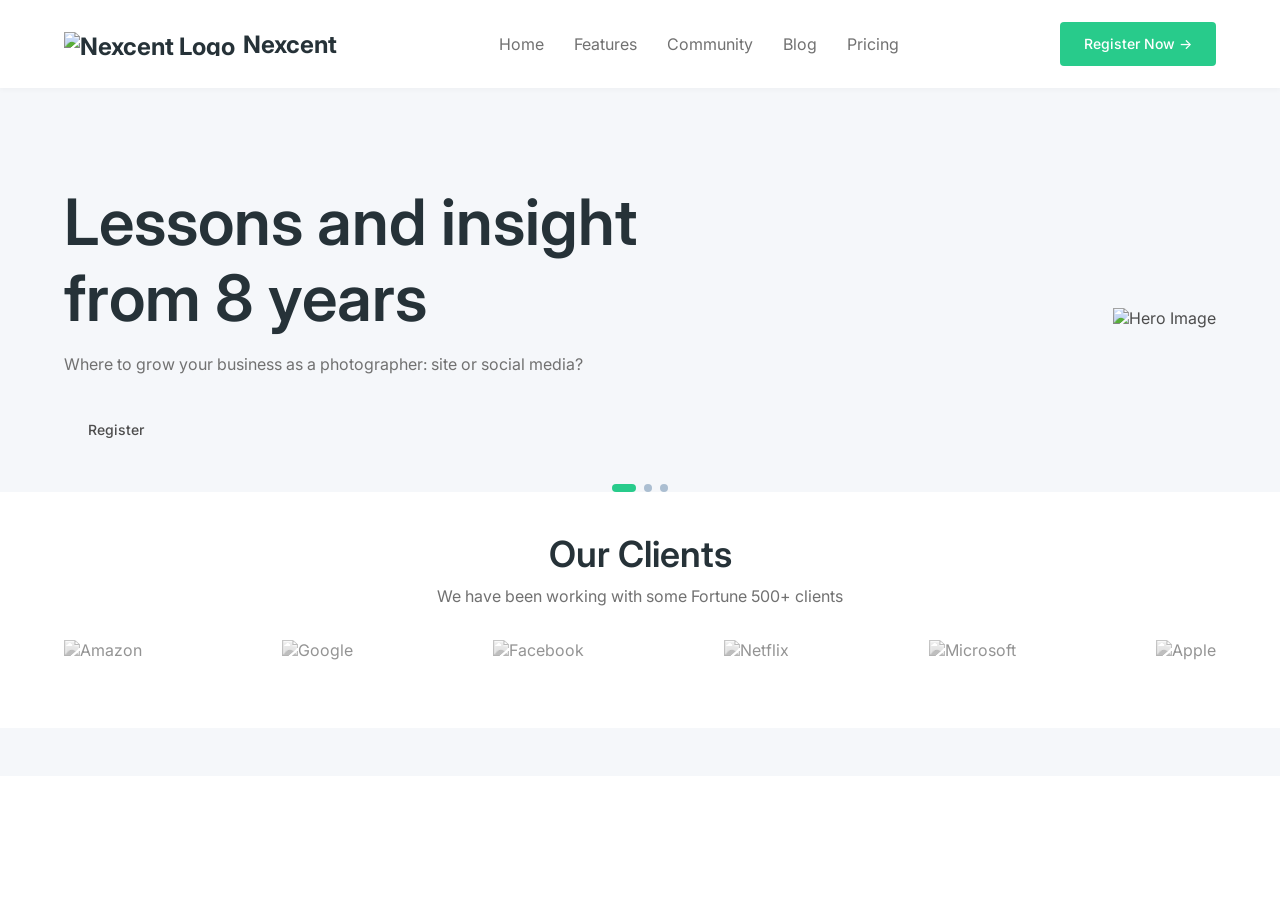
==== index.html @ 73ed9b18 "faz1" ====
<!DOCTYPE html>
<html lang="tr">

<head>
    <meta charset="UTF-8">
    <meta name="viewport" content="width=device-width, initial-scale=1.0">
    <title>Nexcent-Page</title>
    <link rel="preconnect" href="https://fonts.googleapis.com">
    <link rel="preconnect" href="https://fonts.gstatic.com" crossorigin>
    <link href="https://fonts.googleapis.com/css2?family=Inter:wght@400;500;600;700&display=swap" rel="stylesheet">
    <link rel="stylesheet" href="css/style.css">
</head>

<body>
    <header class="header">
        <div class="header__container">
            <a href="#" class="header__logo">
                <!--Logo 2 parçadan oluşmaktadır. (logo resmi + logo metni)-->
                <img src="logo.svg" alt="Nexcent Logo" class="header__logo-img">
                <span class="header__logo-text">Nexcent</span>
            </a>
            <nav class="header__nav">
                <ul class="header__menu">
                    <li class="header__menu-item"><a href="#" class="header__menu-link">Home</a>
                    </li>
                    <li class="header__menu-item"><a href="#" class="header__menu-link">Features</a>
                    </li>
                    <li class="header__menu-item"><a href="#" class="header__menu-link">Community</a>
                    </li>
                    <li class="header__menu-item"><a href="#" class="header__menu-link">Blog</a>
                    </li>
                    <li class="header__menu-item"><a href="#" class="header__menu-link">Pricing</a>
                </ul>
            </nav>
            <!--Register Butonu(yalnızca Register Now butonu içermektedir.)-->
            <div class="header__actions">
                <a href="#" class="btn btn--primary">Register Now &rarr;</a>
            </div>
        </div>
    </header>
    <main>
        <!--PART2: HERO SECTİON-->
        <section class="hero">
            <div class="hero__container">
                <div class="hero__content">
                    <h1 class="hero__title">
                        Lessons and insight <br>
                        <span class="hero__title-highlight">from 8 years</span>
                    </h1>
                    <p class="hero__description">
                        Where to grow your business as a photographer: site or social media?
                    </p>
                    <a href="#" class="btn btn--secondary">Register</a>
                </div>
                <div class="hero__image">
                    <img src="hero-image.png" alt="Hero Image" class="hero__image-img">
                </div>
            </div>
            <!--
            ● ○ ○ şeklindeki slider göstergeleridir. / Şu an sadece görsel amaçlı. *İLERDE JS İLE ÇALIŞTIRILACAK.-->
            <div class="hero__dots">
                <span class="hero__dot hero__dot--active"></span>
                <span class="hero__dot"></span>
                <span class="hero__dot"></span>
            </div>
            <!--PART3: CLIENTS SECTİON-->
            <section class="clients">
                <div class="clients__container">
                    <h2 class="clients__title">Our Clients</h2>
                    <p class="clients__subtitle">We have been working with some Fortune 500+ clients</p>
                    <div class="clients__logos" id="clientsLogosContainer">
                    </div>
                </div>
            </section>
            </div>
    </main>
    <script src="js/index.js"></script>

</body>

</html>
---- css/style.css ----
/*CSS ROOT PARTI: Belirli renkleri ekledim. UNUTMA! daha sonra düzenleme yapacağım.*/
:root {
    --color-black: #263238;
    --color-d-grey: #4D4D4D;
    --color-grey: #717171;
    --color-l-grey: #89939E;
    --color-grey-blue: #ABBED1;
    --color-silver: #F5F7FA;
    --color-white: #FFFFFF;

    --color-primary: #28CB8B;
    --color-secondary: #263238;
    --color-info: #2194F3;

    --color-shade-3: #237D31;
    --color-tint-1: #66BB69;
    --color-tint-5: #E8F5E9;

    --color-warning: #FBC02D;
    --color-error: #E55383;
    --color-success: #227D31;

    --fs-h1: 64px;
    --lh-h1: 76px;
    --fs-h2: 36px;
    --lh-h2: 44px;
    --fs-h3: 28px;
    --lh-h3: 36px;
    --fs-h4: 20px;
    --lh-h4: 28px;

    --fs-body-1: 18px;
    --lh-body-1: 28px;
    --fs-body-2: 16px;
    --lh-body-2: 24px;
    --fs-body-3: 14px;
    --lh-body-3: 20px;
    --fs-body-4: 12px;
    --lh-body-4: 16px;

    --shadow-2px: 0px 2px 4px rgba(171, 189, 209, 0.60);
    --shadow-4px: 0px 4px 8px rgba(171, 189, 209, 0.40);
    --shadow-8px: 0px 8px 16px rgba(171, 189, 209, 0.40);
}

*,
*::before,
*::after {
    margin: 0;
    padding: 0;
    box-sizing: border-box;
}

body {
    font-family: 'Inter', sans-serif;
    color: var(--color-d-grey);
    background-color: var(--color-white);
    -webkit-font-smoothing: antialiased;
}

a {
    text-decoration: none;
    color: inherit;
}

ul {
    list-style: none;
}

.btn {
    display: inline-flex;
    align-items: center;
    justify-content: center;
    gap: 8px;
    padding: 12px 24px;
    font-size: var(--fs-body-3);
    line-height: var(--lh-body-3);
    font-weight: 500;
    border-radius: 4px;
    transition: all 0.2s ease-in-out;
    cursor: pointer;
    border: none;
}

.btn--primary {
    background-color: var(--color-primary);
    color: var(--color-white);
}

.btn--primary:hover {
    background-color: var(--color-shade-3);
}

.header {
    width: 100%;
    background-color: var(--color-white);
    box-shadow: 0 2px 5px rgba(0, 0, 0, 0.03);
    position: sticky;
    top: 0;
    z-index: 1000;
}

.header__container {
    max-width: 1200px;
    margin: 0 auto;
    padding: 22px 24px;
    display: flex;
    justify-content: space-between;
    align-items: center;
}

.header__logo {
    display: flex;
    align-items: center;
    gap: 8px;
    font-size: 24px;
    font-weight: 700;
    color: var(--color-black);
}

.header__logo-img {
    height: 24px;
    width: auto;
}

.header__menu {
    display: flex;
    gap: 30px;
}

.header__menu-link {
    font-size: 16px;
    font-weight: 400;
    color: var(--color-grey);
    transition: color 0.3s ease;
}

.header__menu-link:hover,
.header__menu-link--active {
    color: var(--color-primary);
    font-weight: 500;
}

.hero {
    background-color: var(--color-silver);
    padding: 96px 0 48px 0;
    position: relative;
    overflow: hidden;
}

.hero__container {
    max-width: 1200px;
    margin: 0 auto;
    padding: 0 24px;
    display: flex;
    align-items: center;
    justify-content: space-between;
    gap: 40px;
}

.hero__content {
    flex: 1;
    max-width: 650px;
}

.hero__title {
    font-size: var(--fs-h1);
    line-height: var(--lh-h1);
    font-weight: 600;
    color: var(--color-black);
    margin-bottom: 16px;
}

.hero__title--gradient {
    color: var(--color-primary);
}

.hero__description {
    font-size: var(--fs-body-2);
    line-height: var(--lh-body-2);
    color: var(--color-grey);
    margin-bottom: 32px;
}

.hero__image-wrapper {
    flex: 1;
    display: flex;
    justify-content: flex-end;
}

.hero__image {
    max-width: 100%;
    height: auto;
    object-fit: contain;
}

.hero__dots {
    display: flex;
    justify-content: center;
    gap: 8px;
    margin-top: 32px;
}

.hero__dot {
    width: 8px;
    height: 8px;
    border-radius: 50%;
    background-color: var(--color-grey-blue);
    cursor: pointer;
    transition: all 0.3s ease;
}

.hero__dot--active {
    background-color: var(--color-primary);
    width: 24px;
    border-radius: 4px;
}

.clients {
    background-color: var(--color-white);
    padding: 40px 0;
    text-align: center;
}

.clients__container {
    max-width: 1200px;
    margin: 0 auto;
    padding: 0 24px;
}

.clients__title {
    font-size: var(--fs-h2);
    line-height: var(--lh-h2);
    font-weight: 600;
    color: var(--color-black);
    margin-bottom: 8px;
}

.clients__subtitle {
    font-size: var(--fs-body-2);
    line-height: var(--lh-body-2);
    color: var(--color-grey);
    margin-bottom: 32px;
}

.clients__logos {
    display: flex;
    justify-content: space-between;
    align-items: center;
    flex-wrap: wrap;
    gap: 32px;
}

.clients__logo-img {
    height: 48px;
    max-width: 120px;
    object-fit: contain;
    filter: grayscale(100%);
    opacity: 0.6;
    transition: all 0.3s ease;
}

.clients__logo-img:hover {
    filter: grayscale(0%);
    opacity: 1;
}
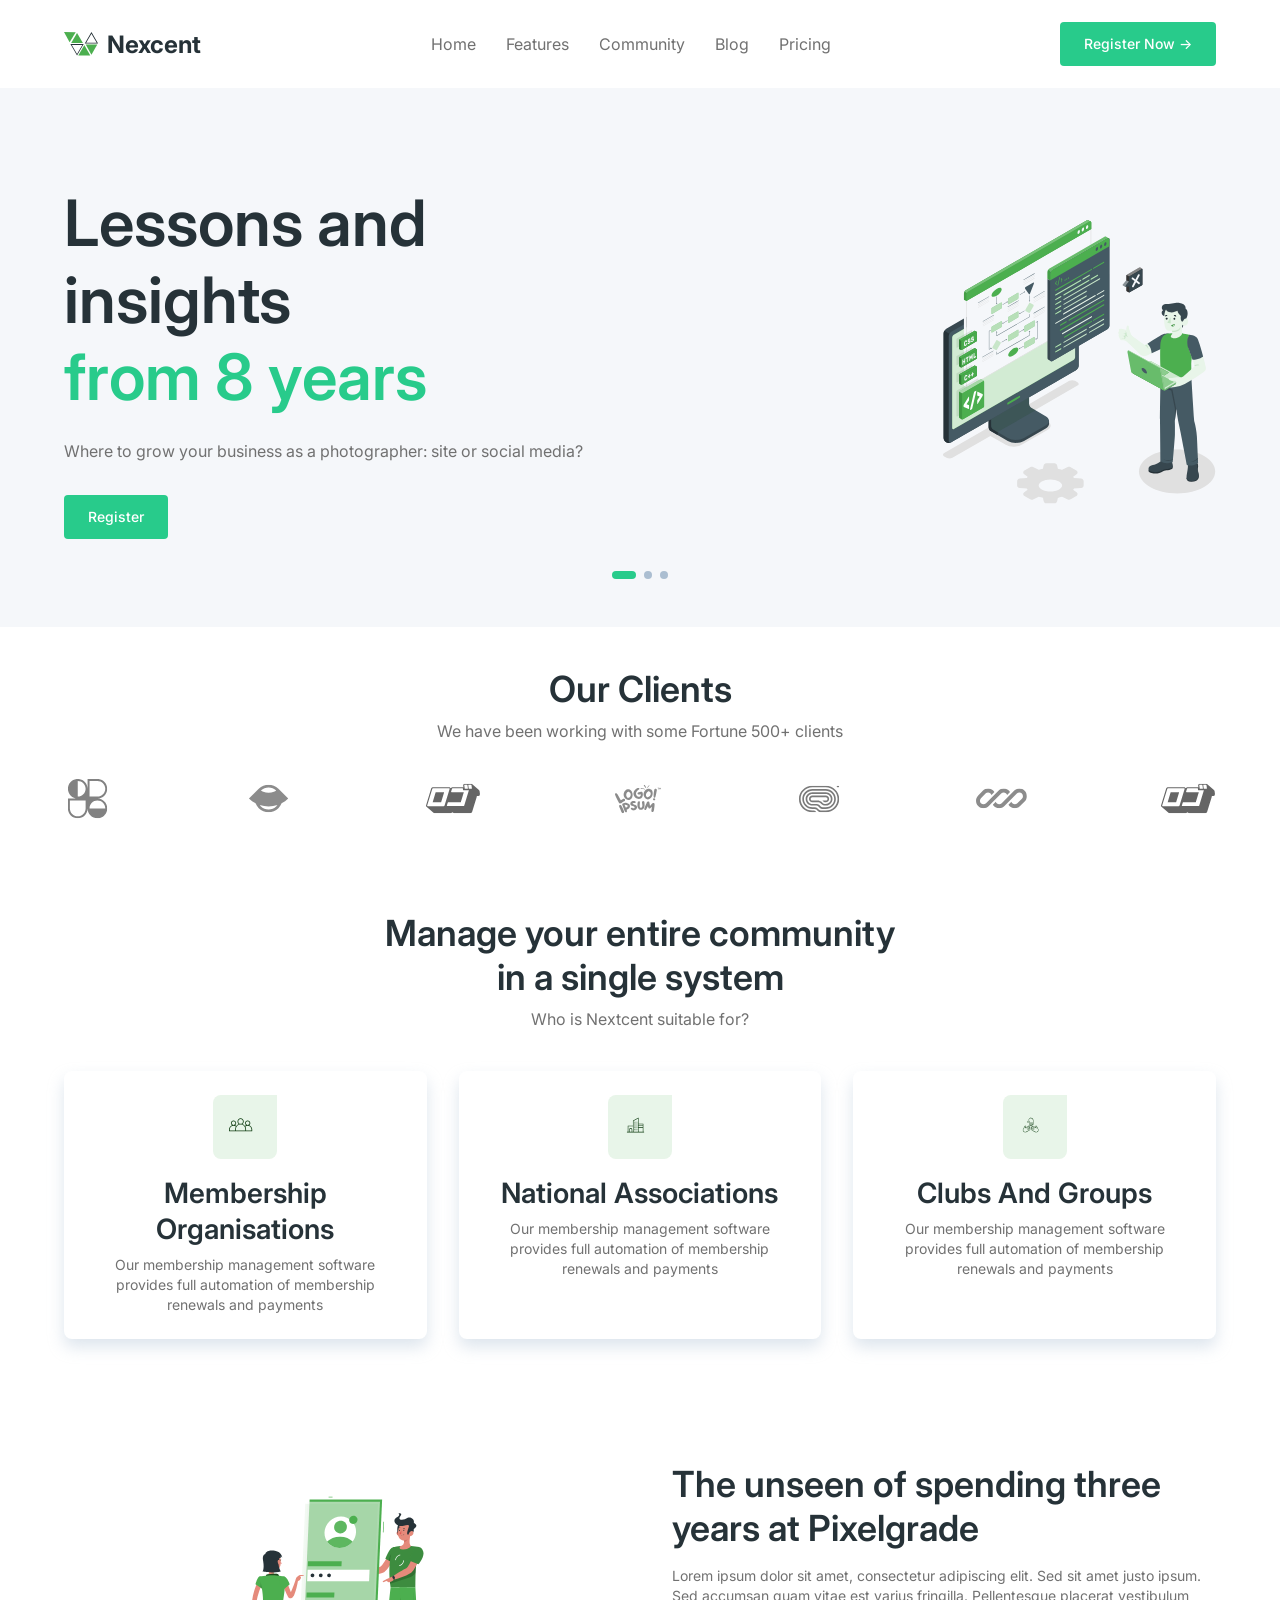
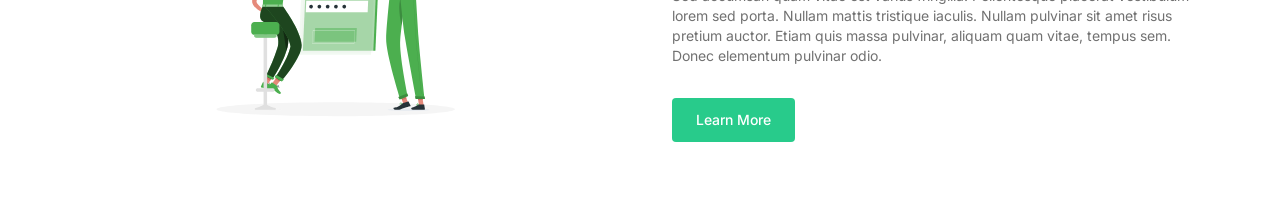
==== commit de727aea: "faz2" ====
--- a/index.html
+++ b/index.html
@@ -16,7 +16,7 @@
         <div class="header__container">
             <a href="#" class="header__logo">
                 <!--Logo 2 parçadan oluşmaktadır. (logo resmi + logo metni)-->
-                <img src="logo.svg" alt="Nexcent Logo" class="header__logo-img">
+                <img src="assets/images/Icon.svg" alt="Nexcent Logo" class="header__logo-img">
                 <span class="header__logo-text">Nexcent</span>
             </a>
             <nav class="header__nav">
@@ -44,16 +44,17 @@
             <div class="hero__container">
                 <div class="hero__content">
                     <h1 class="hero__title">
-                        Lessons and insight <br>
-                        <span class="hero__title-highlight">from 8 years</span>
+                        Lessons and insights <br>
+                        <span class="hero__title--gradient">from 8 years</span>
                     </h1>
                     <p class="hero__description">
                         Where to grow your business as a photographer: site or social media?
                     </p>
-                    <a href="#" class="btn btn--secondary">Register</a>
+                    <a href="#" class="btn btn--primary">Register</a>
                 </div>
-                <div class="hero__image">
-                    <img src="hero-image.png" alt="Hero Image" class="hero__image-img">
+                <div class="hero__image-wrapper">
+                    <img src="assets/images/Illustration.svg" alt="Lessons and insights illustration"
+                        class="hero__image">
                 </div>
             </div>
             <!--
@@ -63,16 +64,47 @@
                 <span class="hero__dot"></span>
                 <span class="hero__dot"></span>
             </div>
-            <!--PART3: CLIENTS SECTİON-->
-            <section class="clients">
-                <div class="clients__container">
-                    <h2 class="clients__title">Our Clients</h2>
-                    <p class="clients__subtitle">We have been working with some Fortune 500+ clients</p>
-                    <div class="clients__logos" id="clientsLogosContainer">
-                    </div>
+        </section>
+
+        <!--PART3: CLIENTS SECTİON-->
+        <section class="clients">
+            <div class="clients__container">
+                <h2 class="clients__title">Our Clients</h2>
+                <p class="clients__subtitle">We have been working with some Fortune 500+ clients</p>
+                <div class="clients__logos" id="clientsLogosContainer"></div>
+            </div>
+        </section>
+        <!--PART4: FEATURES SECTİON-->
+        <section class="features">
+            <div class="features__container">
+                <h2 class="features__title">Manage your entire community <br> in a single system</h2>
+                <p class="features__subtitle">Who is Nextcent suitable for?</p>
+                <div class="features__grid" id="featuresGridContainer"></div>
+            </div>
+        </section>
+        <!--PART5: INFO SECTİON-->
+        <section class="info-section">
+            <div class="info-section__container">
+                <div class="info-section__image-wrapper">
+                    <img src="assets/images/Frame 35.svg" alt="Three years at Pixelgrade illustration"
+                        class="info-section__image">
                 </div>
-            </section>
+                <div class="info-section__content">
+                    <h2 class="info-section__title">The unseen of spending three years at Pixelgrade</h2>
+                    <p class="info-section__description">Lorem ipsum dolor sit amet, consectetur adipiscing elit.
+                        Sed sit amet justo ipsum. Sed accumsan
+                        quam vitae est varius fringilla. Pellentesque placerat vestibulum lorem sed porta. Nullam
+                        mattis
+                        tristique iaculis. Nullam pulvinar sit amet risus pretium auctor. Etiam quis massa pulvinar,
+                        aliquam quam vitae, tempus sem. Donec elementum pulvinar odio.
+                    </p>
+                    <a href="#" class="btn btn--primary">Learn More</a>
+                </div>
             </div>
+        </section>
+
+
+        </div>
     </main>
     <script src="js/index.js"></script>
 
--- a/css/style.css
+++ b/css/style.css
@@ -1,4 +1,4 @@
-/*CSS ROOT PARTI: Belirli renkleri ekledim. UNUTMA! daha sonra düzenleme yapacağım.*/
+/*CSS ROOT PARTI:Bu alan içerisine değişkenleri tanımlayarak renkleri tek bir merkezden yönetilebilir hale getiriyoruz.*/
 :root {
     --color-black: #263238;
     --color-d-grey: #4D4D4D;
@@ -12,13 +12,22 @@
     --color-secondary: #263238;
     --color-info: #2194F3;
 
+    --color-shade-1: #43A046;
+    --color-shade-2: #388E3B;
     --color-shade-3: #237D31;
+    --color-shade-4: #1B5E1F;
+    --color-shade-5: #103E13;
+
+
     --color-tint-1: #66BB69;
+    --color-tint-2: #81C784;
+    --color-tint-3: #A5D6A7;
+    --color-tint-4: #C8E6C9;
     --color-tint-5: #E8F5E9;
 
     --color-warning: #FBC02D;
-    --color-error: #E55383;
-    --color-success: #227D31;
+    --color-error: #E53835;
+    --color-success: #2E7D31;
 
     --fs-h1: 64px;
     --lh-h1: 76px;
@@ -43,10 +52,12 @@
     --shadow-8px: 0px 8px 16px rgba(171, 189, 209, 0.40);
 }
 
+/**, *::before, *::after (Evrensel Seçici): Sayfadaki gelmiş geçmiş tüm elementleri, onların öncesini ve sonrasını seçer.*/
 *,
 *::before,
 *::after {
     margin: 0;
+    /*margin: 0; padding: 0;: Tarayıcının kafasına göre verdiği tüm dış ve iç boşlukları sıfırlayarak bize bomboş, temiz bir tuval sunar.*/
     padding: 0;
     box-sizing: border-box;
 }
@@ -56,6 +67,7 @@
     color: var(--color-d-grey);
     background-color: var(--color-white);
     -webkit-font-smoothing: antialiased;
+    /*Pikselliği önler.*/
 }
 
 a {
@@ -65,6 +77,12 @@
 
 ul {
     list-style: none;
+}
+
+img {
+    max-width: 100%;
+    height: auto;
+    display: block;
 }
 
 .btn {
@@ -94,7 +112,8 @@
 .header {
     width: 100%;
     background-color: var(--color-white);
-    box-shadow: 0 2px 5px rgba(0, 0, 0, 0.03);
+    box-shadow: none;
+    border-bottom: 1px solid var(--color-silver);
     position: sticky;
     top: 0;
     z-index: 1000;
@@ -123,22 +142,33 @@
     width: auto;
 }
 
+.header__nav {
+    /* Menü linklerinin ortada kalmasını sağlayan kapsayıcı */
+}
+
 .header__menu {
     display: flex;
     gap: 30px;
 }
 
 .header__menu-link {
-    font-size: 16px;
+    font-size: var(--fs-body-2);
+    line-height: var(--lh-body-2);
     font-weight: 400;
     color: var(--color-grey);
-    transition: color 0.3s ease;
-}
-
+    transition: color 0.3s ease, font-weight 0.3s ease;
+}
+
+/*Aktif olan veya üzerine gelinen linklerin stili*/
 .header__menu-link:hover,
 .header__menu-link--active {
     color: var(--color-primary);
     font-weight: 500;
+}
+
+.header__actions {
+    display: flex;
+    align-items: center;
 }
 
 .hero {
@@ -165,10 +195,10 @@
 
 .hero__title {
     font-size: var(--fs-h1);
-    line-height: var(--lh-h1);
+    line-height: 1.2;
     font-weight: 600;
     color: var(--color-black);
-    margin-bottom: 16px;
+    margin-bottom: 24px;
 }
 
 .hero__title--gradient {
@@ -248,6 +278,7 @@
     justify-content: space-between;
     align-items: center;
     flex-wrap: wrap;
+    /* Ekran küçüldüğünde logoların alt satıra geçmesini sağlar */
     gap: 32px;
 }
 
@@ -263,4 +294,133 @@
 .clients__logo-img:hover {
     filter: grayscale(0%);
     opacity: 1;
+}
+
+.features {
+    background-color: var(--color-white);
+    padding: 48px 0;
+    text-align: center;
+}
+
+.features__container {
+    max-width: 1200px;
+    margin: 0 auto;
+    padding: 0 24px;
+}
+
+.features__title {
+    font-size: var(--fs-h2);
+    line-height: var(--lh-h2);
+    font-weight: 600;
+    color: var(--color-black);
+    margin-bottom: 8px;
+}
+
+.features__subtitle {
+    font-size: var(--fs-body-2);
+    line-height: var(--lh-body-2);
+    color: var(--color-grey);
+    margin-bottom: 40px;
+}
+
+/*3 sütunlu ızgara yapısı*/
+.features__grid {
+    display: grid;
+    grid-template-columns: repeat(3, 1fr);
+    gap: 32px;
+}
+
+.card {
+    background-color: var(--color-white);
+    padding: 24px;
+    border-radius: 8px;
+    box-shadow: var(--shadow-8px);
+    display: flex;
+    flex-direction: column;
+    align-items: center;
+    transition: transform 0.3s ease, box-shadow 0.3s ease;
+}
+
+.card:hover {
+    transform: translateY(-5px);
+    /* Kartı hafifçe yukarı kaldırır */
+    box-shadow: var(--shadow-4px);
+}
+
+.card__icon-wrapper {
+    width: 64px;
+    height: 64px;
+    border-radius: 8px 0 8px 8px;
+    background-color: var(--color-tint-5);
+    display: flex;
+    align-items: center;
+    justify-content: center;
+    margin-bottom: 16px;
+}
+
+
+.card__icon {
+    width: 32px;
+    height: 32px;
+}
+
+.card__title {
+    font-size: var(--fs-h3);
+    line-height: var(--lh-h3);
+    font-weight: 600;
+    color: var(--color-black);
+    margin-bottom: 8px;
+}
+
+.card__description {
+    font-size: var(--fs-body-3);
+    line-height: var(--lh-body-3);
+    color: var(--color-grey);
+}
+
+.info-section {
+    background-color: var(--color-white);
+    padding: 64px 0;
+}
+
+.info-section__container {
+    max-width: 1200px;
+    margin: 0 auto;
+    padding: 0 24px;
+    display: flex;
+    align-items: center;
+    justify-content: space-between;
+    gap: 64px;
+}
+
+.info-section__image-wrapper {
+    flex: 1;
+    display: flex;
+    justify-content: center;
+}
+
+.info-section__image {
+    max-width: 100%;
+    height: auto;
+    object-fit: contain;
+}
+
+.info-section__content {
+    flex: 1;
+    max-width: 600px;
+}
+
+.info-section__title {
+    font-size: var(--fs-h2);
+    line-height: var(--lh-h2);
+    font-weight: 600;
+    color: var(--color-black);
+    margin-bottom: 16px;
+}
+
+.info-section__description {
+    font-size: var(--fs-body-3);
+    line-height: var(--lh-body-3);
+    color: var(--color-grey);
+    margin-bottom: 32px;
 }
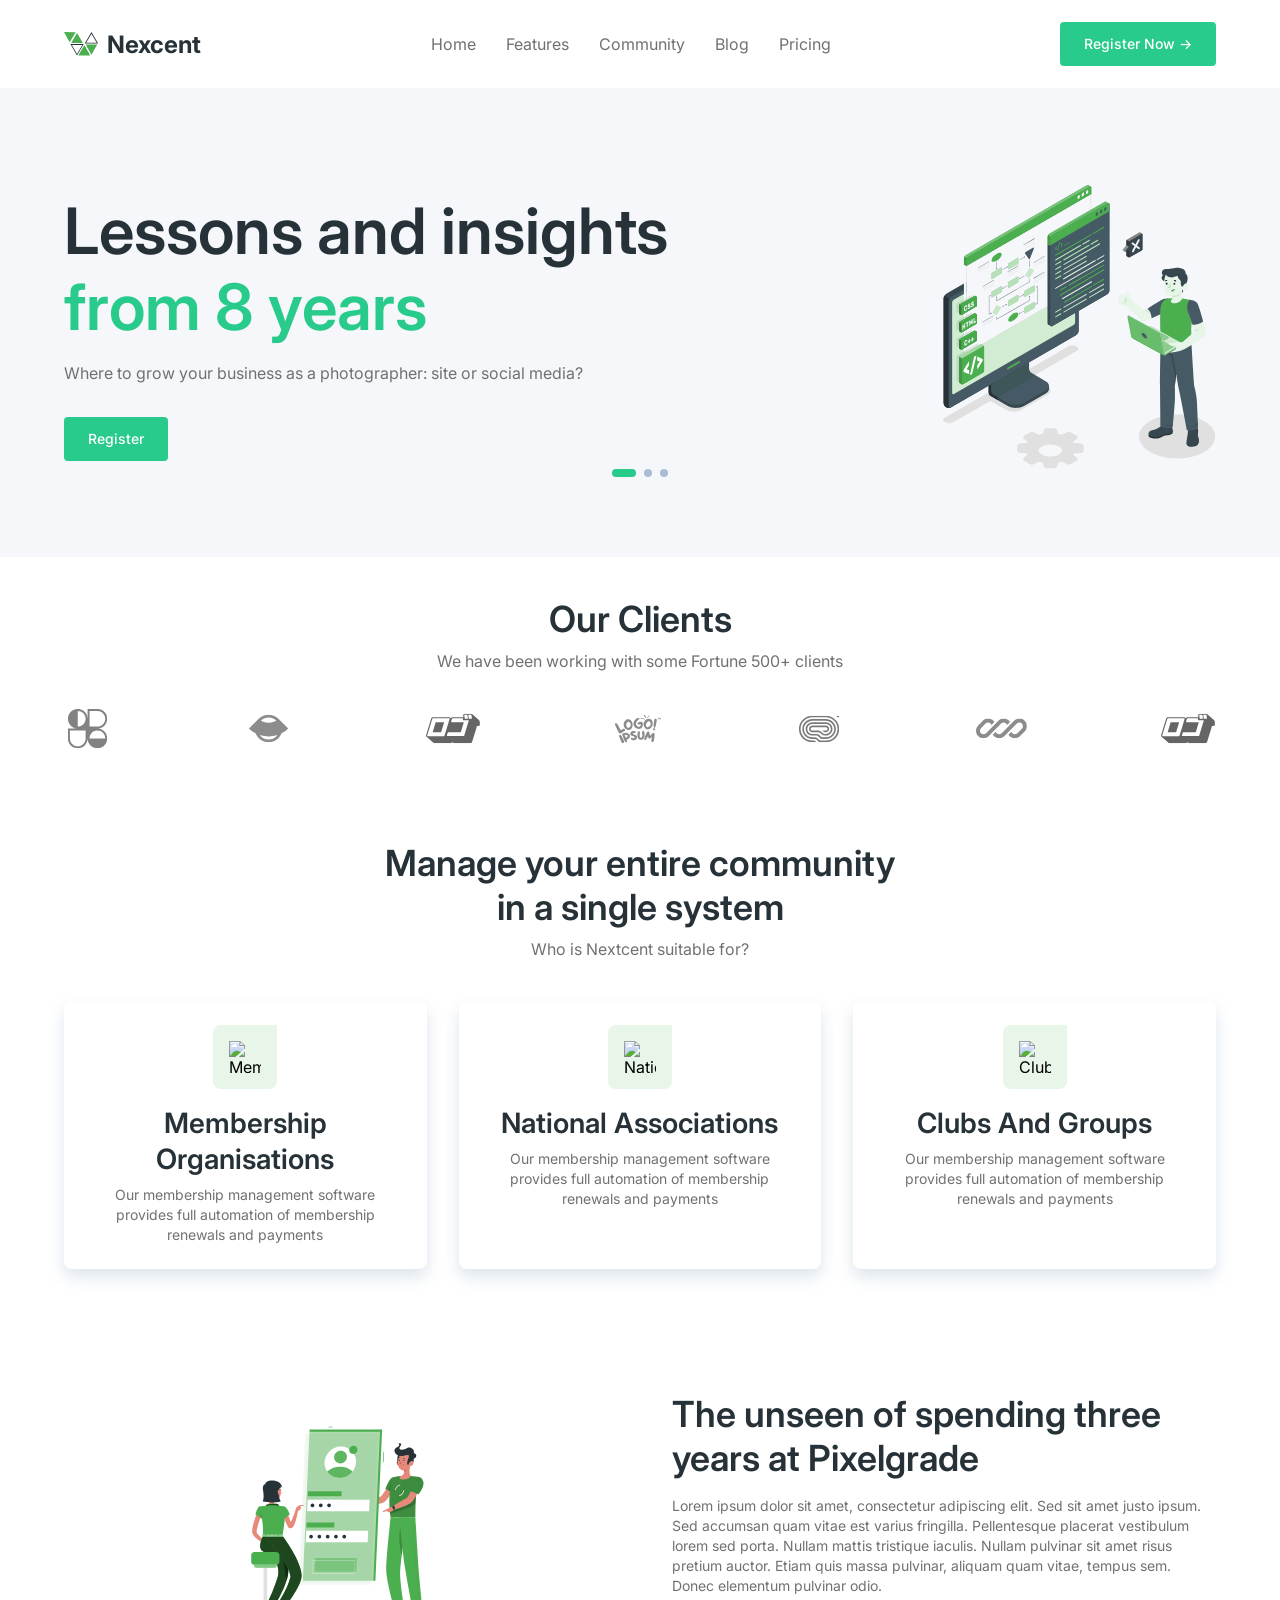
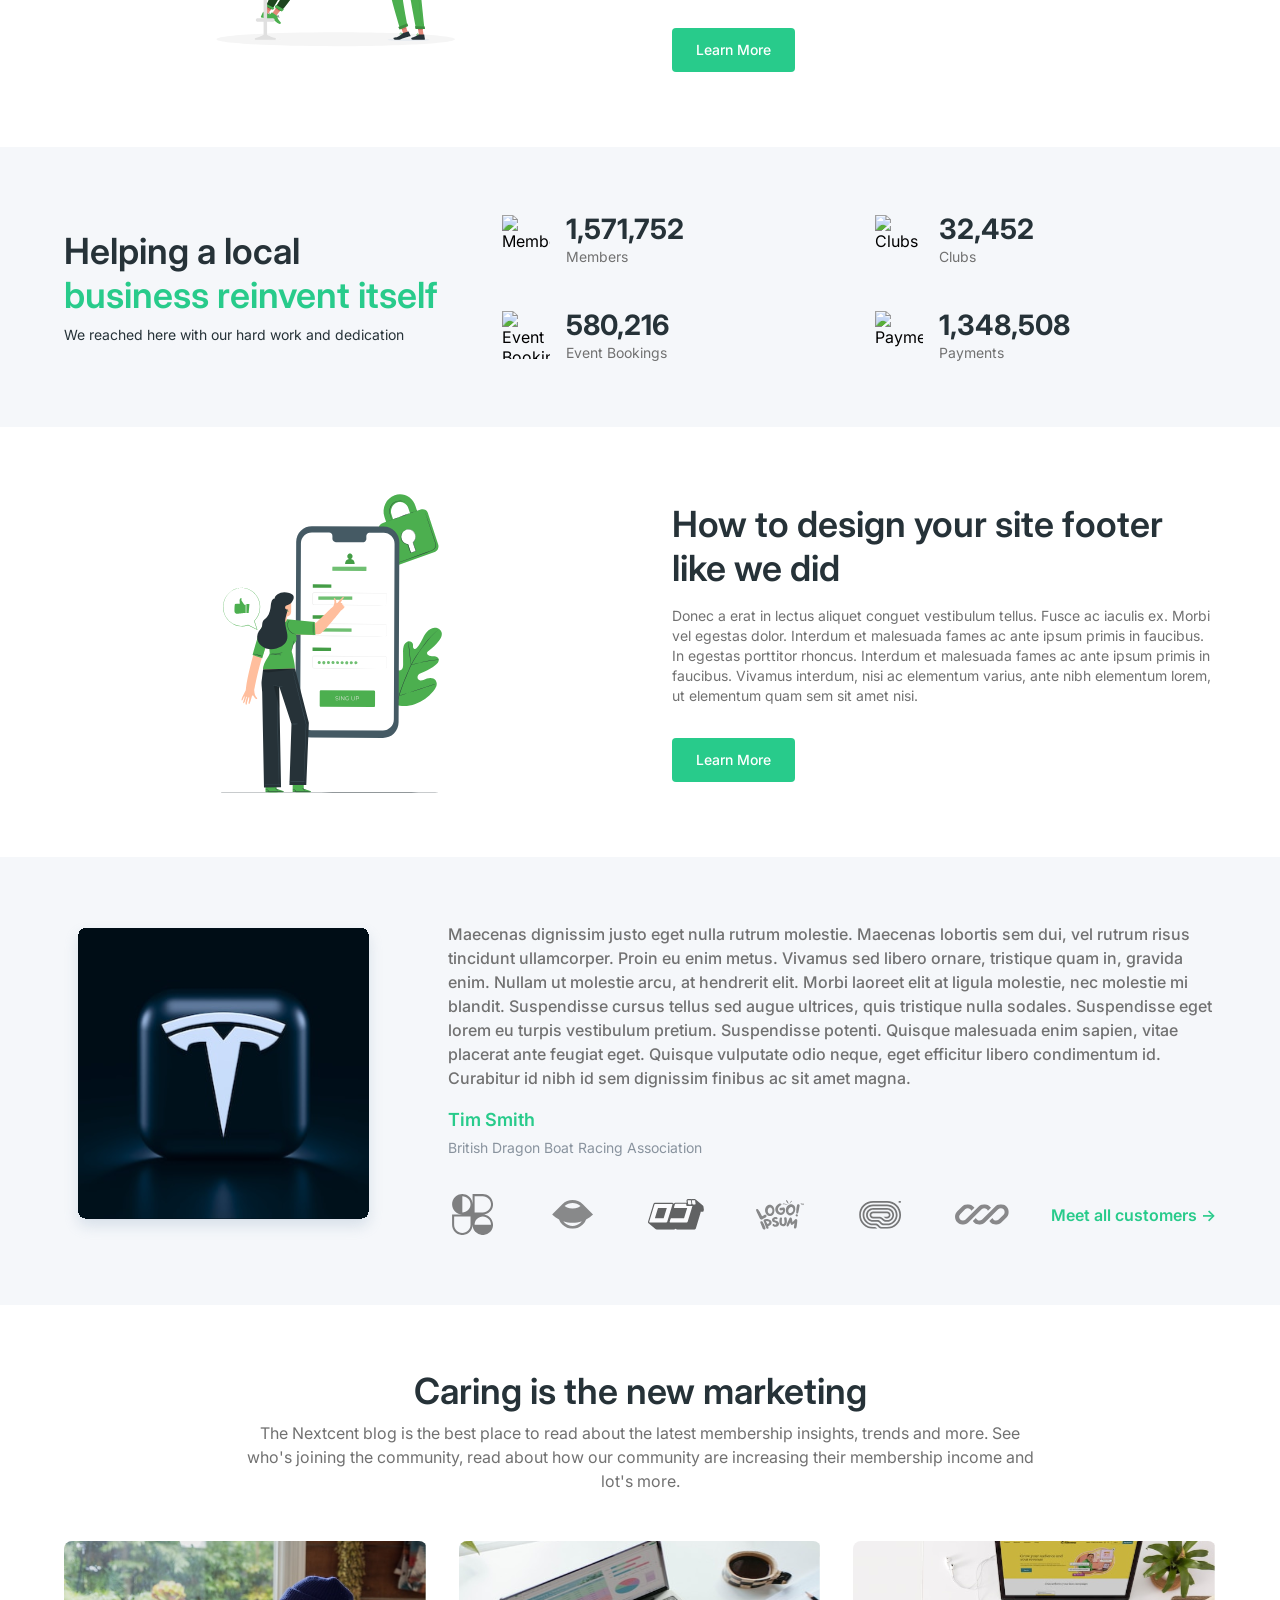
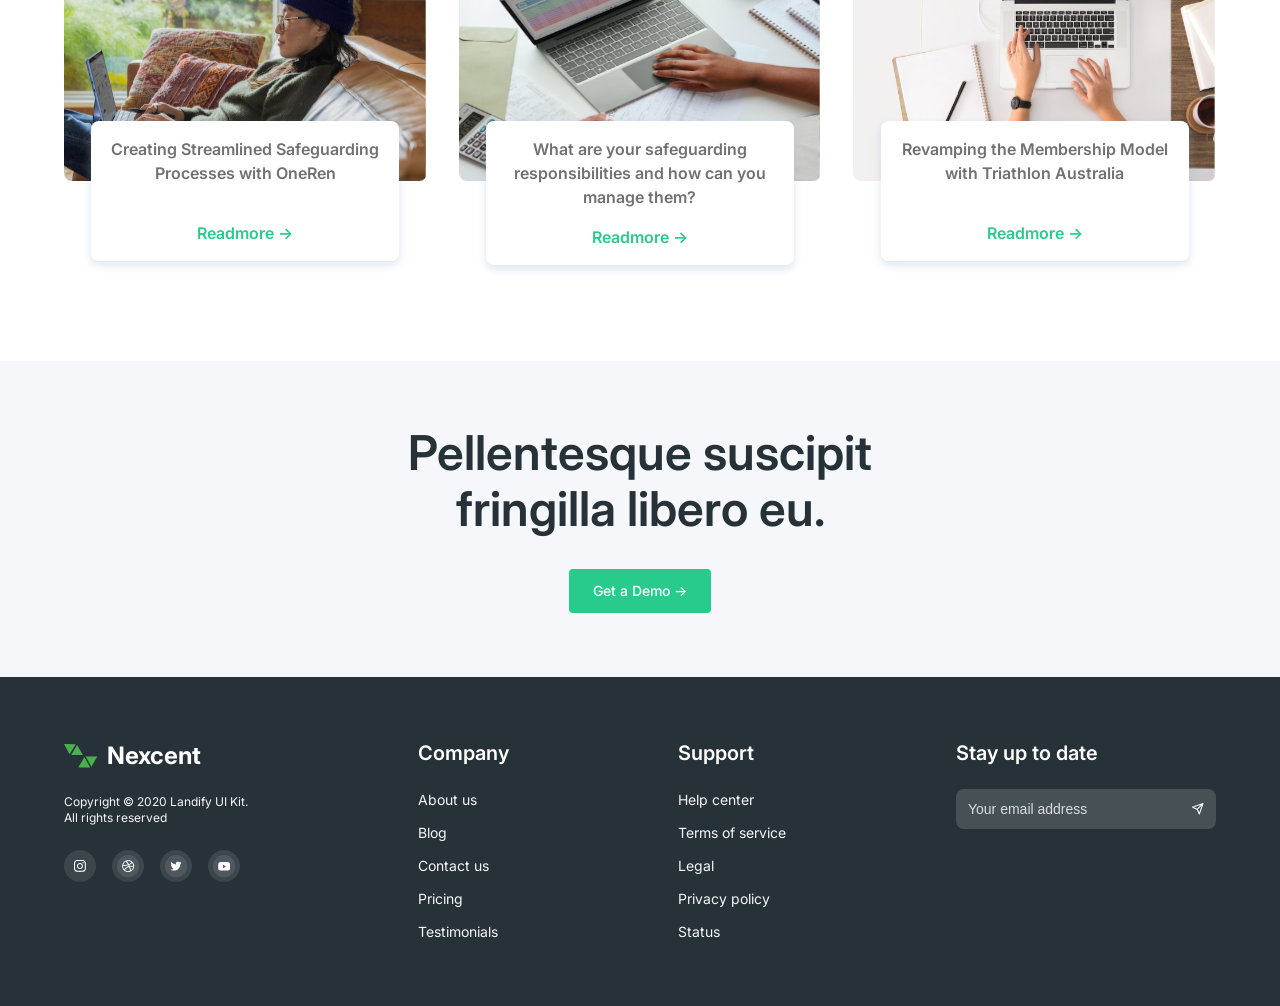
==== commit b6cea88b: "faz3" ====
--- a/index.html
+++ b/index.html
@@ -40,30 +40,60 @@
     </header>
     <main>
         <!--PART2: HERO SECTİON-->
-        <section class="hero">
-            <div class="hero__container">
-                <div class="hero__content">
-                    <h1 class="hero__title">
-                        Lessons and insights <br>
-                        <span class="hero__title--gradient">from 8 years</span>
-                    </h1>
-                    <p class="hero__description">
-                        Where to grow your business as a photographer: site or social media?
-                    </p>
-                    <a href="#" class="btn btn--primary">Register</a>
-                </div>
-                <div class="hero__image-wrapper">
-                    <img src="assets/images/Illustration.svg" alt="Lessons and insights illustration"
-                        class="hero__image">
-                </div>
-            </div>
-            <!--
-            ● ○ ○ şeklindeki slider göstergeleridir. / Şu an sadece görsel amaçlı. *İLERDE JS İLE ÇALIŞTIRILACAK.-->
-            <div class="hero__dots">
-                <span class="hero__dot hero__dot--active"></span>
-                <span class="hero__dot"></span>
-                <span class="hero__dot"></span>
-            </div>
+        <section class="hero swiper mySwiper">
+            <div class="swiper-wrapper">
+
+                <!-- 1. SAYFA DÜZENİ -->
+                <div class="swiper-slide">
+                    <div class="hero__container">
+                        <div class="hero__content">
+                            <h1 class="hero__title">Lessons and insights <br><span class="hero__title--gradient">from 8
+                                    years</span></h1>
+                            <p class="hero__description">Where to grow your business as a photographer: site or social
+                                media?</p>
+                            <a href="#" class="btn btn--primary">Register</a>
+                        </div>
+                        <div class="hero__image-wrapper">
+                            <img src="assets/images/Illustration.svg" alt="Lessons and insights illustration"
+                                class="hero__image">
+                        </div>
+                    </div>
+                </div>
+
+                <!-- 2. SAYFA DÜZENİ -->
+                <div class="swiper-slide">
+                    <div class="hero__container">
+                        <div class="hero__image-wrapper">
+                            <img src="assets/images/Illustration.svg" alt="Lessons and insights illustration"
+                                class="hero__image">
+                        </div>
+                        <div class="hero__content">
+                            <h1 class="hero__title">Lessons and insights <br><span class="hero__title--gradient">from 8
+                                    years</span></h1>
+                            <p class="hero__description">Where to grow your business as a photographer: site or social
+                                media?</p>
+                            <a href="#" class="btn btn--primary">Register</a>
+                        </div>
+                    </div>
+                </div>
+
+                <!-- 3. SAYFA DÜZENİ -->
+                <div class="swiper-slide">
+                    <div class="hero__container hero__container--centered">
+                        <div class="hero__content">
+                            <h1 class="hero__title">Lessons and insights <br><span class="hero__title--gradient">from 8
+                                    years</span></h1>
+                            <p class="hero__description">Where to grow your business as a photographer: site or social
+                                media?</p>
+                            <a href="#" class="btn btn--primary">Register</a>
+                        </div>
+                    </div>
+                </div>
+
+            </div>
+
+            <!-- 3 Noktanın otomatik oluşacağı alan -->
+            <div class="swiper-pagination"></div>
         </section>
 
         <!--PART3: CLIENTS SECTİON-->
@@ -86,7 +116,7 @@
         <section class="info-section">
             <div class="info-section__container">
                 <div class="info-section__image-wrapper">
-                    <img src="assets/images/Frame 35.svg" alt="Three years at Pixelgrade illustration"
+                    <img src="assets/images/Frame35.svg" alt="Three years at Pixelgrade illustration"
                         class="info-section__image">
                 </div>
                 <div class="info-section__content">
@@ -102,10 +132,155 @@
                 </div>
             </div>
         </section>
-
-
+        <!--PART6: STATS SECTİON-->
+        <section class="stats">
+            <div class="stats__container">
+                <div class="stats_content">
+                    <h2 class="stats__title">Helping a local <br>
+                        <span class="stats__title--gradient">business reinvent itself</span>
+                    </h2>
+                    <p class="stats__subtitle">We reached here with our hard work and dedication</p>
+                </div>
+                <div class="stats__grid" id="statsGridContainer">
+                </div>
+            </div>
+            <!--PART7: INFO SECTION2-->
+        </section>
+        <section class="info-section-alt">
+            <div class="info-section-alt__container">
+                <div class="info-section-alt__image-wrapper">
+                    <img src="assets/images/InfoSection2.svg" alt="How to design your site footer illustration"
+                        class="info-section-alt__image">
+                </div>
+                <div class="info-section-alt__content">
+                    <h2 class="info-section-alt__title">How to design your site footer like we did</h2>
+                    <p class="info-section-alt__description">
+                        Donec a erat in lectus aliquet conguet vestibulum tellus. Fusce ac iaculis ex. Morbi vel egestas
+                        dolor. Interdum et malesuada fames ac ante ipsum primis in faucibus. In egestas porttitor
+                        rhoncus. Interdum et malesuada fames ac ante ipsum primis in faucibus. Vivamus interdum, nisi ac
+                        elementum varius, ante nibh elementum lorem, ut elementum quam sem sit amet nisi.
+                    </p>
+                    <a href="#" class="btn btn--primary">Learn More</a>
+                </div>
+            </div>
+
+            <!--PART8: TESTİMONYAL SECTİON-->
+        </section>
+        <section class="testimonial">
+            <div class="testimonial__container">
+
+                <div class="testimonial__image-wrapper">
+                    <img src="assets/images/TSI.svg" alt="Tesla Case Study" class="testimonial__image">
+                </div>
+
+                <div class="testimonial__content">
+                    <p class="testimonial__text">
+                        Maecenas dignissim justo eget nulla rutrum molestie. Maecenas lobortis sem dui, vel rutrum risus
+                        tincidunt ullamcorper. Proin eu enim metus. Vivamus sed libero ornare, tristique quam in,
+                        gravida enim. Nullam ut molestie arcu, at hendrerit elit. Morbi laoreet elit at ligula molestie,
+                        nec molestie mi blandit. Suspendisse cursus tellus sed augue ultrices, quis tristique nulla
+                        sodales. Suspendisse eget lorem eu turpis vestibulum pretium. Suspendisse potenti. Quisque
+                        malesuada enim sapien, vitae placerat ante feugiat eget. Quisque vulputate odio neque, eget
+                        efficitur libero condimentum id. Curabitur id nibh id sem dignissim finibus ac sit amet magna.
+                    </p>
+
+                    <div class="testimonial__author">
+                        <h4 class="testimonial__author-name">Tim Smith</h4>
+                        <p class="testimonial__author-title">British Dragon Boat Racing Association</p>
+                    </div>
+
+                    <div class="testimonial__meta">
+                        <div class="testimonial__brands">
+                            <img src="assets/images/logo1.svg" alt="Brand 1" class="testimonial__brand-img">
+                            <img src="assets/images/logo2.svg" alt="Brand 2" class="testimonial__brand-img">
+                            <img src="assets/images/logo3.svg" alt="Brand 3" class="testimonial__brand-img">
+                            <img src="assets/images/logo4.svg" alt="Brand 4" class="testimonial__brand-img">
+                            <img src="assets/images/logo5.svg" alt="Brand 5" class="testimonial__brand-img">
+                            <img src="assets/images/logo6.svg" alt="Brand 6" class="testimonial__brand-img">
+                        </div>
+                        <a href="#" class="testimonial__link">Meet all customers &rarr;</a>
+                    </div>
+                </div>
+            </div>
+            <!--PART9: BLOG SECTİON-->
+        </section>
+        <section class="blog">
+            <div class="blog__container">
+                <h2 class="blog__title">Caring is the new marketing</h2>
+                <p class="blog__subtitle">
+                    The Nextcent blog is the best place to read about the latest membership insights, trends and more.
+                    See who's joining the community, read about how our community are increasing their membership income
+                    and lot's more.
+                </p>
+
+                <div class="blog__grid" id="blogGridContainer">
+                </div>
+            </div>
+        </section>
+        <!--PART10: CTA(CALL TO ACTION)-->
+        <section class="cta-banner">
+            <div class="cta-banner__container">
+                <h2 class="cta-banner__title">Pellentesque suscipit <br> fringilla libero eu.</h2>
+                <a href="#" class="btn btn--primary">Get a Demo &rarr;</a>
+            </div>
+        </section>
+    </main>
+    <!--FOOTER SECTION-->
+    <footer class="footer">
+        <div class="footer__container">
+
+            <div class="footer__brand-col">
+                <a href="#" class="footer__logo">
+                    <img src="assets/images/Icon.svg" alt="Nexcent Logo" class="footer__logo-img">
+                    <span class="footer__logo-text">Nexcent</span>
+                </a>
+                <p class="footer__copyright"><!-- TELİF HAKKI BİLGİSİ BULUNUR-->
+                    Copyright &copy; 2020 Landify UI Kit. <br>
+                    All rights reserved
+                </p>
+                <div class="footer__socials"><!-- SOSYAL MEDYA BAĞLANTILARI BULUNUR-->
+                    <a href="#" class="footer__social-link"><img src="assets/images/footer1.svg" alt="Instagram"></a>
+                    <a href="#" class="footer__social-link"><img src="assets/images/footer2.png" alt="Dribbble"></a>
+                    <a href="#" class="footer__social-link"><img src="assets/images/footer3.svg" alt="Twitter"></a>
+                    <a href="#" class="footer__social-link"><img src="assets/images/footer4.svg" alt="Youtube"></a>
+                </div>
+            </div>
+
+            <div class="footer__links-col">
+                <h4 class="footer__title">Company</h4>
+                <ul class="footer__list">
+                    <li><a href="#" class="footer__link">About us</a></li>
+                    <li><a href="#" class="footer__link">Blog</a></li>
+                    <li><a href="#" class="footer__link">Contact us</a></li>
+                    <li><a href="#" class="footer__link">Pricing</a></li>
+                    <li><a href="#" class="footer__link">Testimonials</a></li>
+                </ul>
+            </div>
+
+            <div class="footer__links-col">
+                <h4 class="footer__title">Support</h4>
+                <ul class="footer__list">
+                    <li><a href="#" class="footer__link">Help center</a></li>
+                    <li><a href="#" class="footer__link">Terms of service</a></li>
+                    <li><a href="#" class="footer__link">Legal</a></li>
+                    <li><a href="#" class="footer__link">Privacy policy</a></li>
+                    <li><a href="#" class="footer__link">Status</a></li>
+                </ul>
+            </div>
+
+            <div class="footer__form-col">
+                <h4 class="footer__title">Stay up to date</h4>
+                <form class="footer__form">
+                    <input type="email" placeholder="Your email address" class="footer__input" required>
+                    <button type="submit" class="footer__form-btn">
+                        <img src="assets/images/Vector.svg" alt="Send">
+                    </button>
+                </form>
+            </div>
         </div>
-    </main>
+    </footer>
+
+    <script src="https://unpkg.com/swiper/swiper-bundle.min.js"></script><!-- Swiper JS kütüphanesi -->
     <script src="js/index.js"></script>
 
 </body>
--- a/css/style.css
+++ b/css/style.css
@@ -30,7 +30,9 @@
     --color-success: #2E7D31;
 
     --fs-h1: 64px;
+    /*Heading1 Boyutu*/
     --lh-h1: 76px;
+    /*H1 Satır Aralarındaki Boşluk*/
     --fs-h2: 36px;
     --lh-h2: 44px;
     --fs-h3: 28px;
@@ -64,15 +66,15 @@
 
 body {
     font-family: 'Inter', sans-serif;
-    color: var(--color-d-grey);
     background-color: var(--color-white);
     -webkit-font-smoothing: antialiased;
     /*Pikselliği önler.*/
+    transition: background-color 0.3s ease, color 0.3s ease;
 }
 
 a {
     text-decoration: none;
-    color: inherit;
+    /*varsayılan alt çizgiyi kaldırır.*/
 }
 
 ul {
@@ -115,8 +117,10 @@
     box-shadow: none;
     border-bottom: 1px solid var(--color-silver);
     position: sticky;
+    /*header sayfanın üzerinde kalıcı hale gelir.*/
     top: 0;
     z-index: 1000;
+    /*Header'ın diğer içeriklerin altında kalmasını engeller.*/
 }
 
 .header__container {
@@ -171,40 +175,83 @@
     align-items: center;
 }
 
-.hero {
+
+/*  HERO SECTION (SWIPER CAROUSEL)*/
+
+/* Swiper'ın ana dış kapsayıcısı */
+.hero.swiper {
     background-color: var(--color-silver);
-    padding: 96px 0 48px 0;
+    padding: 96px 0 80px 0;
+    width: 100%;
     position: relative;
+    /*Absolute çalışan eleman kendisine en yakın relative ebeveyne göre konumlanır.*/
     overflow: hidden;
-}
-
+    /*Swiper'ın en önemli özelliklerinden biridir. Örn:3600px total ama kullanıcı sadece 1200px görür.*/
+}
+
+/* Tüm slaytları yan yana tutan ve Swiper motorunun hareket ettirdiği şerit */
+.swiper-wrapper {
+    display: flex;
+    width: 100%;
+    height: 100%;
+}
+
+/* Her bir bağımsız sayfa düzeni (Slayt) */
+.swiper-slide {
+    width: 100%;
+    flex-shrink: 0;
+    /* Slaytların genişliğinin bozulmasını engeller */
+    display: flex;
+    justify-content: center;
+    align-items: center;
+}
+
+/* Sayfa düzenlerinin içindeki güvenli 1200px'lik hizalama kutusu */
 .hero__container {
     max-width: 1200px;
+    width: 100%;
     margin: 0 auto;
     padding: 0 24px;
     display: flex;
     align-items: center;
     justify-content: space-between;
-    gap: 40px;
-}
-
+    gap: 80px;
+}
+
+/* 3. Sayfa düzeni için tam ortalanmış esnek yapı */
+.hero__container--centered {
+    justify-content: center;
+    text-align: center;
+}
+
+.hero__container--centered .hero__content {
+    max-width: 800px;
+    margin: 0 auto;
+    display: flex;
+    flex-direction: column;
+    align-items: center;
+    /* Butonu ve metinleri yatayda tam ortalar */
+}
+
+/* Tipografi ve İçerik Elemanları */
 .hero__content {
-    flex: 1;
     max-width: 650px;
 }
 
 .hero__title {
     font-size: var(--fs-h1);
-    line-height: 1.2;
-    font-weight: 600;
-    color: var(--color-black);
-    margin-bottom: 24px;
+    line-height: var(--lh-h1);
+    font-weight: 600;
+    color: var(--color-black);
+    margin-bottom: 16px;
+    /*Başlık ile paragraf arasındaki boşluk.*/
 }
 
 .hero__title--gradient {
     color: var(--color-primary);
 }
 
+/* Alt açıklama yazısının font büyüklüğünü koruyoruz */
 .hero__description {
     font-size: var(--fs-body-2);
     line-height: var(--lh-body-2);
@@ -213,37 +260,53 @@
 }
 
 .hero__image-wrapper {
-    flex: 1;
-    display: flex;
-    justify-content: flex-end;
+    display: flex;
+    justify-content: center;
+    align-items: center;
 }
 
 .hero__image {
     max-width: 100%;
     height: auto;
     object-fit: contain;
-}
-
-.hero__dots {
+    /*Resim kırpılmaz, tamamı görünür.*/
+}
+
+/*
+   SWIPER PAGINATION (3 NOKTA) ÖZELLEŞTİRMESİ
+
+/* Noktaların toplu durduğu alt barın konumu */
+.hero .swiper-pagination {
+    bottom: 32px;
+    /* Sayfa altına olan güvenli mesafesi */
     display: flex;
     justify-content: center;
+    align-items: center;
     gap: 8px;
-    margin-top: 32px;
-}
-
-.hero__dot {
+}
+
+/* Genel (Aktif olmayan) Nokta Stili */
+.hero .swiper-pagination-bullet {
     width: 8px;
     height: 8px;
+    background-color: var(--color-grey-blue);
+    /* İnaktif gri tonu */
+    opacity: 1;
+    /* Swiper'ın kendi varsayılan şeffaflığını ezdik */
     border-radius: 50%;
-    background-color: var(--color-grey-blue);
     cursor: pointer;
-    transition: all 0.3s ease;
-}
-
-.hero__dot--active {
+    transition: all 0.3s ease-in-out;
+    /* Geçiş animasyonu */
+}
+
+/* Figma Tasarımındaki Aktif Yeşil Kapsül Efekti */
+.hero .swiper-pagination-bullet-active {
     background-color: var(--color-primary);
+    /* Marka yeşilimiz */
     width: 24px;
+    /* Noktadan kapsüle genişleme genişliği */
     border-radius: 4px;
+    /* Yumuşatılmış dikdörtgen formu */
 }
 
 .clients {
@@ -423,4 +486,466 @@
     line-height: var(--lh-body-3);
     color: var(--color-grey);
     margin-bottom: 32px;
+}
+
+.stats {
+    background-color: var(--color-silver);
+    padding: 64px 0;
+}
+
+.stats__container {
+    max-width: 1200px;
+    margin: 0 auto;
+    padding: 0 24px;
+    display: flex;
+    align-items: center;
+    justify-content: space-between;
+    gap: 64px;
+}
+
+.stats__content {
+    flex: 1;
+    max-width: 500px;
+}
+
+.stats__title {
+    font-size: var(--fs-h2);
+    line-height: var(--lh-h2);
+    font-weight: 600;
+    color: var(--color-black);
+    margin-bottom: 8px;
+}
+
+.stats__title--gradient {
+    color: var(--color-primary);
+}
+
+.stats__subtitle {
+    font-size: var(--fs-body-3);
+    line-height: var(--lh-body-3);
+    color: var(--color-black);
+}
+
+.stats__grid {
+    flex: 1;
+    display: grid;
+    grid-template-columns: repeat(2, 1fr);
+    gap: 40px 32px;
+}
+
+.stat-item {
+    display: flex;
+    align-items: center;
+    gap: 16px;
+}
+
+.stat-item__icon {
+    width: 48px;
+    height: 48px;
+    object-fit: contain;
+}
+
+.stat-item__number {
+    font-size: var(--fs-h3);
+    line-height: var(--lh-h3);
+    font-weight: 700;
+    color: var(--color-black);
+}
+
+.stat-item__label {
+    font-size: var(--fs-body-3);
+    line-height: var(--lh-body-3);
+    color: var(--color-grey);
+}
+
+.info-section-alt {
+    background-color: var(--color-white);
+    padding: 64px 0;
+}
+
+.info-section-alt__container {
+    max-width: 1200px;
+    margin: 0 auto;
+    padding: 0 24px;
+    display: flex;
+    align-items: center;
+    justify-content: space-between;
+    gap: 64px;
+}
+
+.info-section-alt__image-wrapper {
+    flex: 1;
+    display: flex;
+    justify-content: center;
+}
+
+.info-section-alt__image {
+    max-width: 100%;
+    height: auto;
+    object-fit: contain;
+}
+
+.info-section-alt__content {
+    flex: 1;
+    max-width: 600px;
+}
+
+.info-section-alt__title {
+    font-size: var(--fs-h2);
+    line-height: var(--lh-h2);
+    font-weight: 600;
+    color: var(--color-black);
+    margin-bottom: 16px;
+}
+
+.info-section-alt__description {
+    font-size: var(--fs-body-3);
+    line-height: var(--lh-body-3);
+    color: var(--color-grey);
+    margin-bottom: 32px;
+}
+
+.testimonial {
+    background-color: var(--color-silver);
+    padding: 64px 0;
+}
+
+.testimonial__container {
+    max-width: 1200px;
+    margin: 0 auto;
+    padding: 0 24px;
+    display: flex;
+    align-items: center;
+    gap: 64px;
+}
+
+.testimonial__image-wrapper {
+    flex: 1;
+    max-width: 320px;
+}
+
+.testimonial__image {
+    width: 100%;
+    height: auto;
+    border-radius: 8px;
+    object-fit: cover;
+}
+
+.testimonial__content {
+    flex: 2;
+}
+
+.testimonial__text {
+    font-size: var(--fs-body-2);
+    line-height: var(--lh-body-2);
+    color: var(--color-grey);
+    font-weight: 500;
+    margin-bottom: 16px;
+}
+
+.testimonial__author {
+    margin-bottom: 32px;
+}
+
+.testimonial__author-name {
+    font-size: var(--fs-body-1);
+    line-height: var(--lh-body-1);
+    font-weight: 600;
+    color: var(--color-primary);
+    margin-bottom: 4px;
+}
+
+.testimonial__author-title {
+    font-size: var(--fs-body-3);
+    line-height: var(--lh-body-3);
+    color: var(--color-l-grey);
+}
+
+.testimonial__meta {
+    display: flex;
+    align-items: center;
+    justify-content: space-between;
+    flex-wrap: wrap;
+    gap: 24px;
+}
+
+.testimonial__brands {
+    display: flex;
+    align-items: center;
+    gap: 50px;
+    flex-grow: 1;
+}
+
+.testimonial__brand-img {
+    height: 50px;
+    max-width: 120px;
+    object-fit: contain;
+    filter: grayscale(100%);
+    opacity: 0.6;
+}
+
+.testimonial__brand-img:hover {
+    filter: grayscale(0%);
+    opacity: 1;
+}
+
+.testimonial__link {
+    font-size: var(--fs-body-2);
+    line-height: var(--lh-body-2);
+    font-weight: 600;
+    color: var(--color-primary);
+    transition: color 0.2s ease;
+}
+
+.testimonial__link:hover {
+    color: var(--color-shade-3);
+}
+
+.blog {
+    background-color: var(--color-white);
+    padding: 64px 0 96px 0;
+    text-align: center;
+}
+
+.blog__container {
+    max-width: 1200px;
+    margin: 0 auto;
+    padding: 0 24px;
+}
+
+.blog__title {
+    font-size: var(--fs-h2);
+    line-height: var(--lh-h2);
+    font-weight: 600;
+    color: var(--color-black);
+    margin-bottom: 8px;
+}
+
+.blog__subtitle {
+    font-size: var(--fs-body-2);
+    line-height: var(--lh-body-2);
+    color: var(--color-grey);
+    max-width: 800px;
+    margin: 0 auto 48px auto;
+}
+
+.blog__grid {
+    display: grid;
+    grid-template-columns: repeat(3, 1fr);
+    gap: 32px;
+}
+
+.blog-card {
+    display: flex;
+    flex-direction: column;
+    align-items: center;
+    position: relative;
+}
+
+.blog-card__img-wrapper {
+    width: 100%;
+    height: 240px;
+    border-radius: 8px;
+    overflow: hidden;
+}
+
+.blog-card__image {
+    width: 100%;
+    height: 100%;
+    object-fit: cover;
+    transition: transform 0.3s ease;
+}
+
+.blog-card:hover .blog-card__image {
+    transform: scale(1.05);
+    /* Hover durumunda görsele hafif zoom efekti */
+}
+
+/* Taşmayı Sağlayan Sihirli Kutu */
+.blog-card__box {
+    background-color: var(--color-white);
+    padding: 16px;
+    width: 85%;
+    border-radius: 8px;
+    box-shadow: var(--shadow-4px);
+    margin-top: -60px;
+    /* Negatif margin sayesinde görselin üzerine taşırdık */
+    z-index: 2;
+    display: flex;
+    flex-direction: column;
+    align-items: center;
+    justify-content: space-between;
+    min-height: 140px;
+}
+
+.blog-card__title {
+    font-size: var(--fs-body-2);
+    line-height: var(--lh-body-2);
+    font-weight: 600;
+    color: var(--color-grey);
+    margin-bottom: 16px;
+}
+
+.blog-card__link {
+    font-size: var(--fs-body-2);
+    line-height: var(--lh-body-2);
+    font-weight: 600;
+    color: var(--color-primary);
+    display: inline-flex;
+    align-items: center;
+    gap: 8px;
+}
+
+.blog-card__link:hover {
+    color: var(--color-shade-3);
+}
+
+.cta-banner {
+    background-color: var(--color-silver);
+    padding: 64px 0;
+    text-align: center;
+}
+
+.cta-banner__container {
+    max-width: 1200px;
+    margin: 0 auto;
+    padding: 0 24px;
+    display: flex;
+    flex-direction: column;
+    align-items: center;
+    gap: 32px;
+}
+
+.cta-banner__title {
+    font-size: 48px;
+    /* H1 ve H2 arası özel bir vurgu boyutu */
+    line-height: 56px;
+    font-weight: 600;
+    color: var(--color-black);
+}
+
+.footer {
+    background-color: var(--color-black);
+    color: var(--color-silver);
+    padding: 64px 0;
+}
+
+.footer__container {
+    max-width: 1200px;
+    margin: 0 auto;
+    padding: 0 24px;
+    display: flex;
+    justify-content: space-between;
+    gap: 40px;
+    flex-wrap: wrap;
+}
+
+/* 1. Sütun Özel Ayarları */
+.footer__brand-col {
+    display: flex;
+    flex-direction: column;
+    gap: 24px;
+    max-width: 250px;
+}
+
+.footer__logo {
+    display: flex;
+    align-items: center;
+    gap: 8px;
+    font-size: 24px;
+    font-weight: 700;
+    color: var(--color-white);
+}
+
+.footer__logo-img {
+    height: 24px;
+}
+
+.footer__copyright {
+    font-size: var(--fs-body-4);
+    line-height: var(--lh-body-4);
+    color: var(--color-silver);
+}
+
+.footer__socials {
+    display: flex;
+    gap: 16px;
+}
+
+.footer__social-link {
+    width: 32px;
+    height: 32px;
+    background-color: rgba(255, 255, 255, 0.1);
+    border-radius: 50%;
+    display: flex;
+    align-items: center;
+    justify-content: center;
+    transition: background-color 0.2s ease;
+}
+
+.footer__social-link:hover {
+    background-color: var(--color-primary);
+}
+
+/* Genel Link Sütunları Ayarları */
+.footer__title {
+    font-size: 20px;
+    font-weight: 600;
+    color: var(--color-white);
+    margin-bottom: 24px;
+}
+
+.footer__list {
+    display: flex;
+    flex-direction: column;
+    gap: 12px;
+}
+
+.footer__link {
+    font-size: var(--fs-body-3);
+    line-height: var(--lh-body-3);
+    color: var(--color-silver);
+    transition: color 0.2s ease;
+}
+
+.footer__link:hover {
+    color: var(--color-primary);
+}
+
+/* Bülten Formu Alanı */
+.footer__form-col {
+    max-width: 260px;
+    width: 100%;
+}
+
+.footer__form {
+    position: relative;
+    display: flex;
+    align-items: center;
+}
+
+.footer__input {
+    width: 100%;
+    padding: 12px 40px 12px 12px;
+    background-color: rgba(255, 255, 255, 0.15);
+    border: none;
+    border-radius: 8px;
+    color: var(--color-white);
+    font-size: var(--fs-body-3);
+    outline: none;
+}
+
+.footer__input::placeholder {
+    color: #D9DBE1;
+}
+
+.footer__form-btn {
+    position: absolute;
+    right: 12px;
+    background: none;
+    border: none;
+    cursor: pointer;
+    display: flex;
+    align-items: center;
+    justify-content: center;
 }
